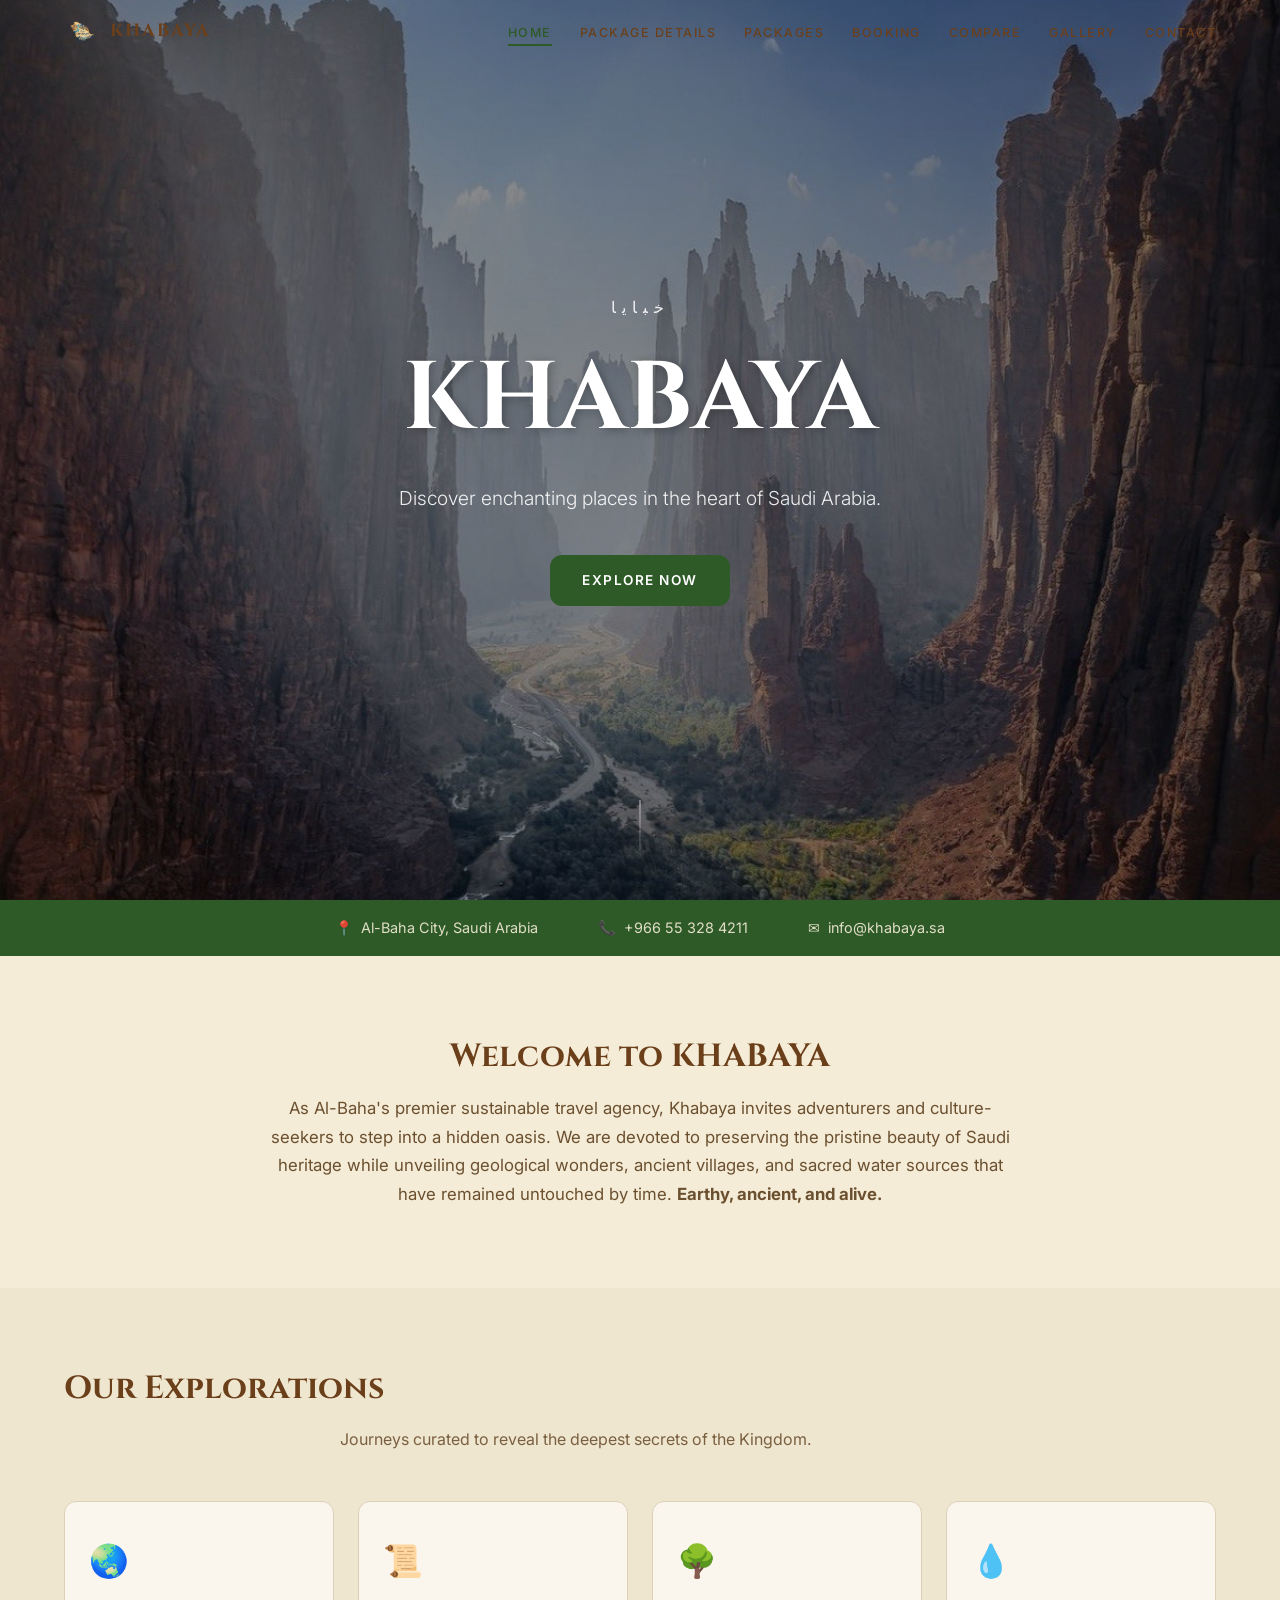
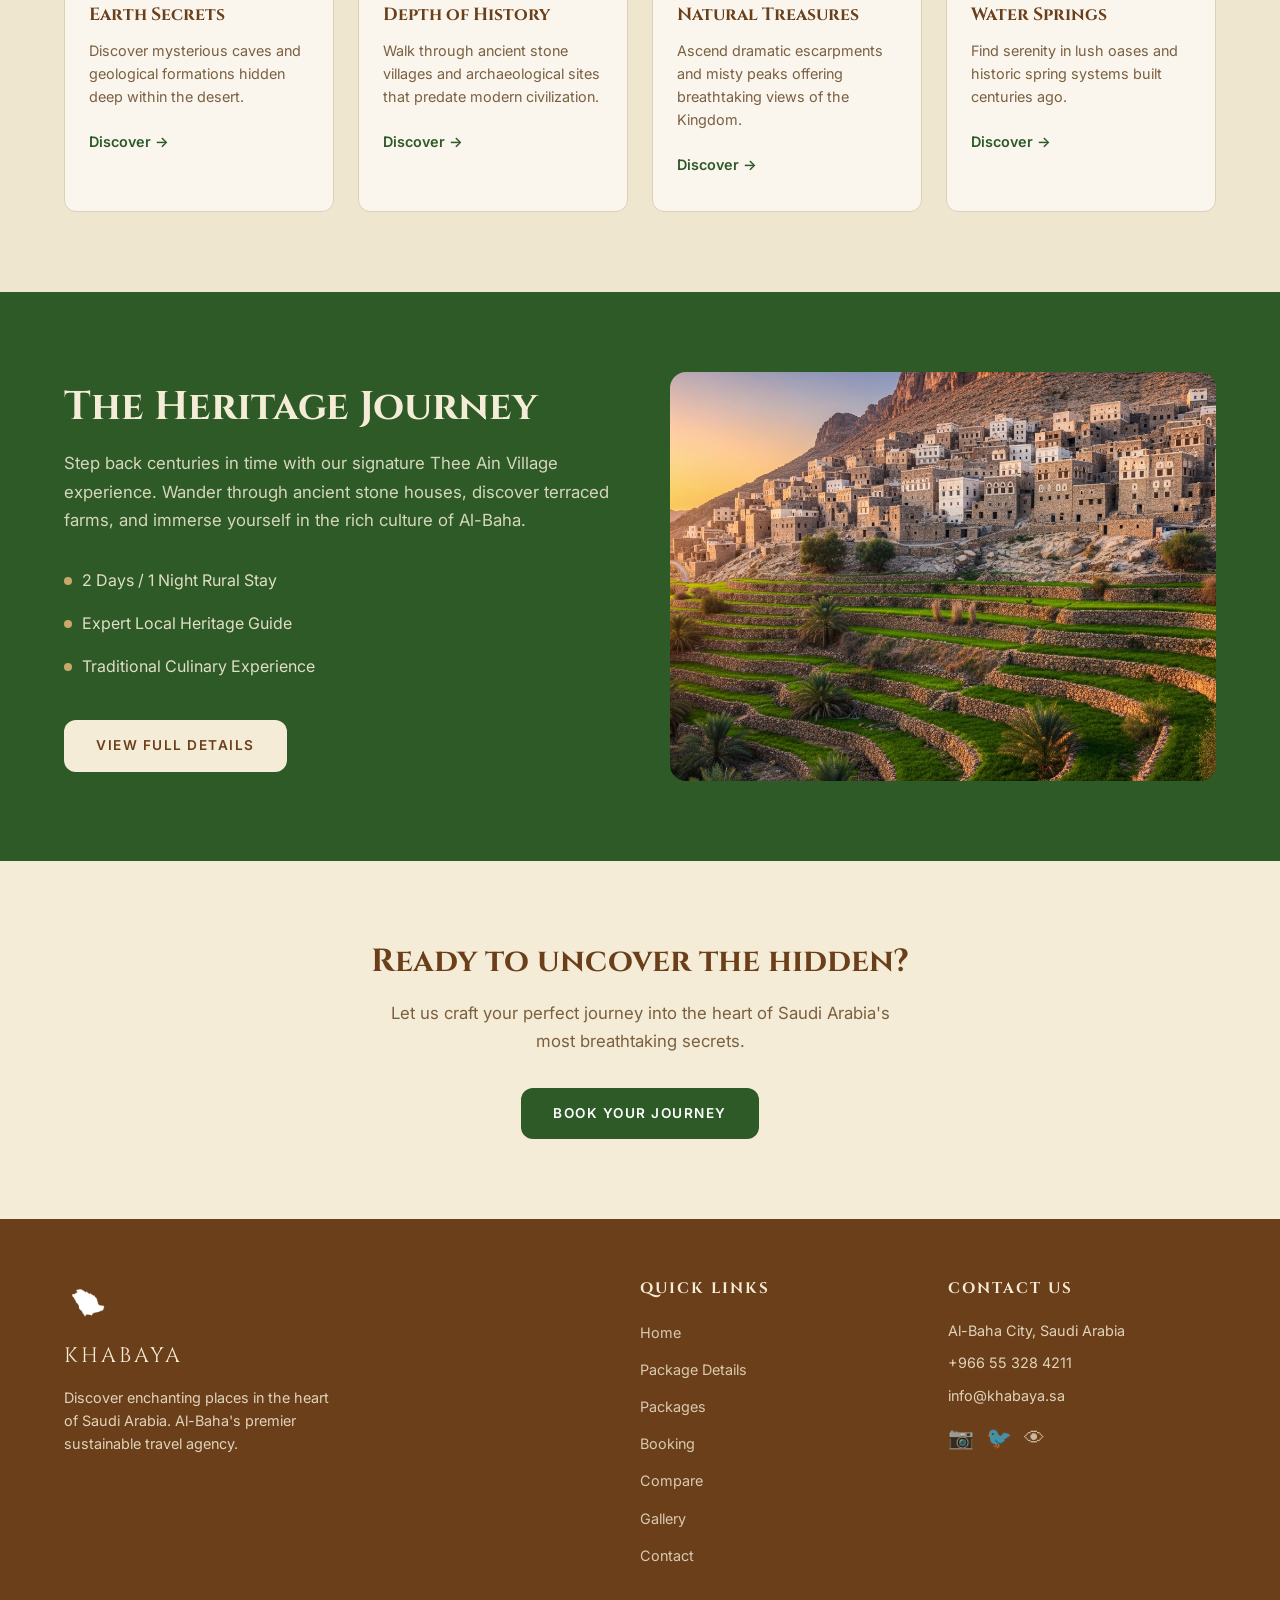
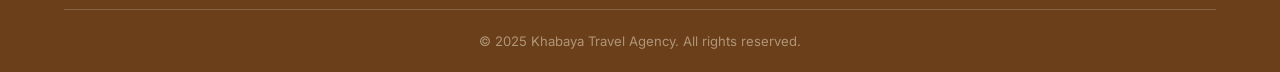
==== index.html @ c2baa635 "update iconss" ====
<!DOCTYPE html>
<html lang="en">

<head>
    <meta charset="UTF-8">
    <meta name="viewport" content="width=device-width, initial-scale=1.0">
    <title>KHABAYA - Saudi Travel & Tourism</title>
    <link rel="stylesheet" href="css/style.css">
    <link href="https://fonts.googleapis.com/css2?family=Cinzel:wght@400;600;700&family=Inter:wght@300;400;500;600&display=swap" rel="stylesheet">
</head>


<body>

    <!-- ======= شريط التنقل ======= -->
    <nav class="navbar" id="navbar">
        <div class="nav-container">
            <a href="index.html" class="nav-logo">
                <img src="images/logo.png" alt="Khabaya Logo">
                <span>KHABAYA</span>
            </a>
            <ul class="nav-links" id="navLinks">
                <li><a href="index.html" class="active">Home</a></li>
                <li><a href="package-details.html">Package Details</a></li>
                <li><a href="packages.html">Packages</a></li>
                <li><a href="booking.html">Booking</a></li>
                <li><a href="comparison.html">Compare</a></li>
                <li><a href="gallery.html">Gallery</a></li>
                <li><a href="contact.html">Contact</a></li>
            </ul>
            <button class="menu-btn" id="menuBtn" onclick="toggleMenu()">&#9776;</button>
        </div>
    </nav>

    <!-- ======= قسم الهيرو ======= -->
    <section class="hero">
        <div class="hero-overlay"></div>
        <img src="images/image.png" alt="Saudi Arabia" class="hero-img">
        <div class="hero-content">
            <p class="arabic-title">خبايا</p>
            <h1>KHABAYA</h1>
            <p class="hero-subtitle">Discover enchanting places in the heart of Saudi Arabia.</p>
            <a href="packages.html" class="btn-primary">Explore Now</a>
        </div>
        <div class="scroll-line"></div>
    </section>

    <!-- ======= معلومات التواصل والموقع ======= -->
    <section class="info-bar">
        <div class="container">
            <div class="info-bar-grid">
                <div class="info-bar-item">
                    <span>&#128205;</span>
                    <span>Al-Baha City, Saudi Arabia</span>
                </div>
                <div class="info-bar-item">
                    <span>&#128222;</span>
                    <span>+966 55 328 4211</span>
                </div>
                <div class="info-bar-item">
                    <span>&#9993;</span>
                    <span>info@khabaya.sa</span>
                </div>
            </div>
        </div>
    </section>

    <!-- ======= رسالة ترحيب ======= -->
    <section class="intro section-padding">
        <div class="container">
            <h2>Welcome to KHABAYA</h2>
            <p class="welcome-msg">
                As Al-Baha's premier sustainable travel agency, Khabaya invites adventurers and
                culture-seekers to step into a hidden oasis. We are devoted to preserving the pristine
                beauty of Saudi heritage while unveiling geological wonders, ancient villages, and sacred
                water sources that have remained untouched by time. <strong>Earthy, ancient, and alive.</strong>
            </p>
        </div>
    </section>

    <!-- ======= المجالات الأربعة ======= -->
    <section class="domains section-padding bg-light">
        <div class="container">
            <h2>Our Explorations</h2>
            <p class="section-subtitle">Journeys curated to reveal the deepest secrets of the Kingdom.</p>

            <div class="domains-grid">
                <div class="domain-card">
                    <div class="domain-icon">🌏</div>
                    <h3>Earth Secrets</h3>
                    <p>Discover mysterious caves and geological formations hidden deep within the desert.</p>
                    <a href="packages.html" class="card-link">Discover &rarr;</a>
                </div>
                <div class="domain-card">
                    <div class="domain-icon">📜</div>
                    <h3>Depth of History</h3>
                    <p>Walk through ancient stone villages and archaeological sites that predate modern civilization.</p>
                    <a href="packages.html" class="card-link">Discover &rarr;</a>
                </div>
                <div class="domain-card">
                    <div class="domain-icon">🌳</div>
                    <h3>Natural Treasures</h3>
                    <p>Ascend dramatic escarpments and misty peaks offering breathtaking views of the Kingdom.</p>
                    <a href="packages.html" class="card-link">Discover &rarr;</a>
                </div>
                <div class="domain-card">
                    <div class="domain-icon">💧</div>
                    <h3>Water Springs</h3>
                    <p>Find serenity in lush oases and historic spring systems built centuries ago.</p>
                    <a href="packages.html" class="card-link">Discover &rarr;</a>
                </div>
            </div>
        </div>
    </section>

    <!-- ======= الباقة المميزة ======= -->
    <section class="featured section-padding bg-green">
        <div class="container">
            <div class="featured-grid">
                <div class="featured-text">
                    <h2>The Heritage Journey</h2>
                    <p>
                        Step back centuries in time with our signature Thee Ain Village experience.
                        Wander through ancient stone houses, discover terraced farms, and immerse
                        yourself in the rich culture of Al-Baha.
                    </p>
                    <ul class="featured-list">
                        <li>2 Days / 1 Night Rural Stay</li>
                        <li>Expert Local Heritage Guide</li>
                        <li>Traditional Culinary Experience</li>
                    </ul>
                    <a href="package-details.html" class="btn-secondary">View Full Details</a>
                </div>
                <div class="featured-img-wrapper">
                    <img src="images/thee-ain.png" alt="Thee Ain Village">
                </div>
            </div>
        </div>
    </section>

    <!-- ======= CTA ======= -->
    <section class="cta section-padding">
        <div class="container text-center">
            <h2>Ready to uncover the hidden?</h2>
            <p>Let us craft your perfect journey into the heart of Saudi Arabia's most breathtaking secrets.</p>
            <a href="booking.html" class="btn-primary">Book Your Journey</a>
        </div>
    </section>

    <!-- ======= الفوتر ======= -->
    <footer class="footer">
        <div class="container">
            <div class="footer-grid">
                <div class="footer-brand">
                    <img src="images/logo.png" alt="Logo" class="footer-logo">
                    <span>KHABAYA</span>
                    <p>Discover enchanting places in the heart of Saudi Arabia. Al-Baha's premier sustainable travel agency.</p>
                </div>
                <div class="footer-links">
                    <h4>Quick Links</h4>
                    <ul>
                        <li><a href="index.html">Home</a></li>
                        <li><a href="package-details.html">Package Details</a></li>
                        <li><a href="packages.html">Packages</a></li>
                        <li><a href="booking.html">Booking</a></li>
                        <li><a href="comparison.html">Compare</a></li>
                        <li><a href="gallery.html">Gallery</a></li>
                        <li><a href="contact.html">Contact</a></li>
                    </ul>
                </div>
                <div class="footer-contact">
                    <h4>Contact Us</h4>
                    <p>Al-Baha City, Saudi Arabia</p>
                    <p>+966 55 328 4211</p>
                    <p>info@khabaya.sa</p>
                    <div class="social-links">
                        <a href="#" aria-label="Instagram">&#128247;</a>
                        <a href="#" aria-label="Twitter">&#128038;</a>
                        <a href="#" aria-label="Facebook">&#128065;</a>
                    </div>
                </div>
            </div>
            <div class="footer-bottom">
                <p>&copy; 2025 Khabaya Travel Agency. All rights reserved.</p>
            </div>
        </div>
    </footer>

    <script src="js/script.js"></script>
</body>
</html>
---- css/style.css ----
/* ================================================
   KHABAYA - Saudi Travel & Tourism
   ملف CSS الرئيسي للموقع
   مقرر: Web Page Development - CS-10401
   ================================================ */

/* ===== المتغيرات الأساسية (الألوان والخطوط) ===== */
:root {
    --color-primary:  #2D5A27;   /* الأخضر الغابي */
    --color-brown:    #6B3F1A;   /* البني الداكن */
    --color-beige:    #F5ECD7;   /* البيج الفاتح */
    --color-sand:     #C8A96A;   /* الرملي الذهبي */

    --font-heading: 'Cinzel', serif;
    --font-body:    'Inter', sans-serif;

    --radius: 12px;
    --transition: 0.3s ease;
    --shadow: 0 4px 20px rgba(0,0,0,0.10);
    --shadow-lg: 0 12px 40px rgba(0,0,0,0.15);
}

/* ===== إعادة ضبط الافتراضيات ===== */
* {
    margin: 0;
    padding: 0;
    box-sizing: border-box;
}

html {
    scroll-behavior: smooth;
}

body {
    font-family: var(--font-body);
    background-color: var(--color-beige);
    color: var(--color-brown);
    line-height: 1.7;
}

/* ===== مساعدات عامة ===== */
.container {
    max-width: 1200px;
    margin: 0 auto;
    padding: 0 24px;
}

.section-padding { padding: 80px 0; }
.bg-light        { background-color: #EFE6D0; }
.bg-green        { background-color: var(--color-primary); color: var(--color-beige); }
.text-center     { text-align: center; }

h1, h2, h3, h4 {
    font-family: var(--font-heading);
    line-height: 1.3;
}

h2 {
    font-size: 2rem;
    margin-bottom: 16px;
    color: var(--color-brown);
}

.bg-green h2 { color: var(--color-beige); }

.section-subtitle {
    color: #7a6040;
    font-size: 1rem;
    margin-bottom: 48px;
    max-width: 600px;
    margin-left: auto;
    margin-right: auto;
}

/* ===== الأزرار ===== */
.btn-primary {
    display: inline-block;
    background-color: var(--color-primary);
    color: #fff;
    padding: 14px 32px;
    border-radius: var(--radius);
    text-decoration: none;
    font-weight: 600;
    font-size: 0.85rem;
    letter-spacing: 1.5px;
    text-transform: uppercase;
    border: none;
    cursor: pointer;
    transition: background-color var(--transition), transform var(--transition);
}

.btn-primary:hover {
    background-color: #3D7A35;
    transform: translateY(-2px);
}

.btn-secondary {
    display: inline-block;
    background-color: var(--color-beige);
    color: var(--color-brown);
    padding: 14px 32px;
    border-radius: var(--radius);
    text-decoration: none;
    font-weight: 600;
    font-size: 0.85rem;
    letter-spacing: 1.5px;
    text-transform: uppercase;
    transition: background-color var(--transition);
}

.btn-secondary:hover { background-color: #E8D5B0; }

.btn-outline {
    display: inline-block;
    border: 2px solid var(--color-primary);
    color: var(--color-primary);
    padding: 10px 24px;
    border-radius: var(--radius);
    text-decoration: none;
    font-weight: 600;
    font-size: 0.8rem;
    letter-spacing: 1px;
    text-transform: uppercase;
    transition: background-color var(--transition), color var(--transition);
    width: 100%;
    text-align: center;
}

.btn-outline:hover {
    background-color: var(--color-primary);
    color: #fff;
}

.btn-full {
    width: 100%;
    text-align: center;
    padding: 16px;
    font-size: 1rem;
}

/* ================================================
   شريط التنقل
   ================================================ */
.navbar {
    position: fixed;
    top: 0; left: 0; right: 0;
    z-index: 1000;
    padding: 14px 0;
    transition: background-color var(--transition), box-shadow var(--transition);
}

.navbar.scrolled {
    background-color: rgba(245,236,215,0.97);
    box-shadow: 0 2px 20px rgba(0,0,0,0.1);
    padding: 8px 0;
}

.nav-container {
    max-width: 1200px;
    margin: 0 auto;
    padding: 0 24px;
    display: flex;
    justify-content: space-between;
    align-items: center;
}

.nav-logo {
    display: flex;
    align-items: center;
    gap: 10px;
    text-decoration: none;
    color: var(--color-brown);
    font-family: var(--font-heading);
    font-size: 1.1rem;
    font-weight: 700;
    letter-spacing: 2px;
}

.nav-logo img {
    width: 36px;
    height: 36px;
    object-fit: contain;
}

.nav-links {
    list-style: none;
    display: flex;
    gap: 28px;
}

.nav-links a {
    text-decoration: none;
    color: var(--color-brown);
    font-size: 0.78rem;
    font-weight: 500;
    letter-spacing: 1.5px;
    text-transform: uppercase;
    transition: color var(--transition);
    padding-bottom: 4px;
}

.nav-links a:hover,
.nav-links a.active {
    color: var(--color-primary);
    border-bottom: 2px solid var(--color-primary);
}

.menu-btn {
    display: none;
    font-size: 1.5rem;
    background: none;
    border: none;
    cursor: pointer;
    color: var(--color-brown);
}

/* ================================================
   قسم الهيرو
   ================================================ */
.hero {
    position: relative;
    height: 100vh;
    display: flex;
    align-items: center;
    justify-content: center;
    overflow: hidden;
    text-align: center;
}

.hero-img {
    position: absolute;
    inset: 0;
    width: 100%; height: 100%;
    object-fit: cover;
    object-position: center;
}

.hero-overlay {
    position: absolute;
    inset: 0;
    background-color: rgba(0,0,0,0.45);
    z-index: 1;
}

.hero-content {
    position: relative;
    z-index: 2;
    color: #fff;
    max-width: 800px;
    padding: 0 24px;
}

.arabic-title {
    font-size: 1rem;
    letter-spacing: 6px;
    margin-bottom: 16px;
    opacity: 0.9;
}

.hero-content h1 {
    font-family: var(--font-heading);
    font-size: clamp(3rem, 8vw, 6rem);
    color: #fff;
    margin-bottom: 20px;
    text-shadow: 2px 2px 10px rgba(0,0,0,0.3);
}

.hero-subtitle {
    font-size: 1.2rem;
    font-weight: 300;
    margin-bottom: 40px;
    opacity: 0.9;
}

.scroll-line {
    position: absolute;
    bottom: 40px;
    left: 50%;
    transform: translateX(-50%);
    width: 1px; height: 60px;
    background: linear-gradient(to bottom, rgba(255,255,255,0.7), transparent);
    z-index: 2;
    animation: scrollAnim 2s infinite;
}

@keyframes scrollAnim {
    0%   { opacity: 0; }
    50%  { opacity: 1; }
    100% { opacity: 0; }
}

/* ================================================
   شريط المعلومات (Info Bar)
   ================================================ */
.info-bar {
    background-color: var(--color-primary);
    padding: 16px 0;
}

.info-bar-grid {
    display: flex;
    justify-content: center;
    gap: 60px;
    flex-wrap: wrap;
}

.info-bar-item {
    display: flex;
    align-items: center;
    gap: 8px;
    color: rgba(245,236,215,0.9);
    font-size: 0.9rem;
}

/* ================================================
   قسم التعريف والرسالة
   ================================================ */
.intro { text-align: center; }

.welcome-msg {
    max-width: 750px;
    margin: 0 auto;
    font-size: 1.05rem;
    color: #6B5030;
}

/* ================================================
   بطاقات المجالات الأربعة
   ================================================ */
.domains-grid {
    display: grid;
    grid-template-columns: repeat(4, 1fr);
    gap: 24px;
    margin-top: 48px;
}

.domain-card {
    background-color: #FAF6EE;
    border: 1px solid #DDD0B8;
    border-radius: var(--radius);
    padding: 32px 24px;
    transition: transform var(--transition), box-shadow var(--transition);
}

.domain-card:hover {
    transform: translateY(-6px);
    box-shadow: var(--shadow);
}

.domain-icon {
    font-size: 2rem;
    margin-bottom: 16px;
    color: var(--color-primary);
}

.domain-card h3 {
    font-size: 1.1rem;
    margin-bottom: 12px;
    color: var(--color-brown);
}

.domain-card p {
    font-size: 0.9rem;
    color: #7a6040;
    margin-bottom: 20px;
    line-height: 1.6;
}

.card-link {
    color: var(--color-primary);
    text-decoration: none;
    font-weight: 600;
    font-size: 0.9rem;
    transition: letter-spacing var(--transition);
}

.card-link:hover { letter-spacing: 1px; }

/* ================================================
   القسم المميز
   ================================================ */
.featured-grid {
    display: grid;
    grid-template-columns: 1fr 1fr;
    gap: 60px;
    align-items: center;
}

.featured-text h2 { color: var(--color-beige); font-size: 2.5rem; }
.featured-text p  { color: rgba(245,236,215,0.85); font-size: 1.05rem; margin-bottom: 24px; }

.featured-list { list-style: none; margin-bottom: 32px; }
.featured-list li {
    padding: 8px 0;
    color: rgba(245,236,215,0.9);
    display: flex;
    align-items: center;
    gap: 10px;
}
.featured-list li::before {
    content: '';
    width: 8px; height: 8px;
    border-radius: 50%;
    background-color: var(--color-sand);
    flex-shrink: 0;
}

.featured-img-wrapper {
    border-radius: 16px;
    overflow: hidden;
    aspect-ratio: 4/3;
}

.featured-img-wrapper img {
    width: 100%; height: 100%;
    object-fit: cover;
}

/* ================================================
   CTA
   ================================================ */
.cta p {
    color: #7a6040;
    font-size: 1.05rem;
    margin-bottom: 32px;
    max-width: 500px;
    margin-left: auto;
    margin-right: auto;
}

/* ================================================
   رأس الصفحة الداخلية
   ================================================ */
.page-header {
    background-color: var(--color-beige);
    padding: 140px 0 60px;
    border-bottom: 1px solid #DDD0B8;
}

.page-header h1 { font-size: 2.8rem; color: var(--color-brown); margin-bottom: 12px; }
.page-header p  { color: #7a6040; font-size: 1.05rem; }

/* ================================================
   بطاقات الوجهات
   ================================================ */
.section-title-line {
    display: flex;
    align-items: center;
    gap: 20px;
    margin-bottom: 32px;
}
.section-title-line h2 { margin: 0; }
.section-title-line::after {
    content: '';
    flex: 1;
    height: 1px;
    background-color: #DDD0B8;
}

.cards-grid {
    display: grid;
    grid-template-columns: 1fr 1fr;
    gap: 32px;
}

.dest-card {
    background-color: #FAF6EE;
    border-radius: var(--radius);
    overflow: hidden;
    border: 1px solid #DDD0B8;
    transition: transform var(--transition), box-shadow var(--transition);
}

.dest-card:hover {
    transform: translateY(-6px);
    box-shadow: var(--shadow-lg);
}

.card-img-wrapper {
    aspect-ratio: 4/3;
    overflow: hidden;
}

.card-img-wrapper img {
    width: 100%; height: 100%;
    object-fit: cover;
    transition: transform 0.5s ease;
}

.dest-card:hover .card-img-wrapper img { transform: scale(1.08); }

.card-body {
    padding: 24px;
    display: flex;
    flex-direction: column;
    gap: 8px;
}

.card-location {
    color: var(--color-primary);
    font-size: 0.85rem;
    font-weight: 600;
}

.card-body h3 {
    font-size: 1.3rem;
    color: var(--color-brown);
    transition: color var(--transition);
}

.dest-card:hover .card-body h3 { color: var(--color-primary); }

.card-body p {
    color: #7a6040;
    font-size: 0.9rem;
    line-height: 1.6;
    margin-bottom: 8px;
}

/* ================================================
   جدول المقارنة
   ================================================ */
.table-wrapper {
    overflow-x: auto;
    margin-top: 40px;
    margin-bottom: 60px;
    border-radius: var(--radius);
    border: 1px solid #DDD0B8;
}

.comparison-table {
    width: 100%;
    border-collapse: collapse;
    font-size: 0.95rem;
}

.comparison-table th {
    background-color: var(--color-primary);
    color: #fff;
    padding: 16px 20px;
    text-align: left;
    font-family: var(--font-heading);
    font-size: 0.8rem;
    letter-spacing: 1px;
    text-transform: uppercase;
}

.comparison-table td {
    padding: 14px 20px;
    border-bottom: 1px solid #EFE6D0;
    color: var(--color-brown);
}

.comparison-table tr:last-child td { border-bottom: none; }
.comparison-table tr:hover { background-color: #F5ECD7; cursor: pointer; }

.highlighted-row { background-color: #EAF4E8; }
.highlighted-row td { font-weight: 600; color: var(--color-primary); }

.price { font-weight: 700; font-size: 1rem; color: var(--color-primary); }

/* ================================================
   بطاقات الباقات
   ================================================ */
.packages-grid {
    display: grid;
    grid-template-columns: repeat(3, 1fr);
    gap: 24px;
    margin-top: 40px;
}

.package-card {
    background-color: #FAF6EE;
    border: 1px solid #DDD0B8;
    border-radius: var(--radius);
    padding: 32px 24px;
    text-align: center;
    position: relative;
    transition: transform var(--transition), box-shadow var(--transition);
}

.package-card:hover {
    transform: translateY(-6px);
    box-shadow: var(--shadow);
}

.package-card.popular {
    border: 2px solid var(--color-primary);
    transform: scale(1.04);
    box-shadow: 0 8px 30px rgba(45,90,39,0.15);
}

.package-card.popular:hover { transform: scale(1.04) translateY(-4px); }

.popular-badge {
    position: absolute;
    top: -12px;
    left: 50%;
    transform: translateX(-50%);
    background-color: var(--color-primary);
    color: #fff;
    font-size: 0.7rem;
    font-weight: 700;
    letter-spacing: 1px;
    text-transform: uppercase;
    padding: 4px 16px;
    border-radius: 20px;
    white-space: nowrap;
}

.package-card h3 {
    font-size: 1.5rem;
    color: var(--color-brown);
    margin-bottom: 4px;
}

.pkg-subtitle { color: #7a6040; font-size: 0.9rem; margin-bottom: 20px; }

.pkg-price {
    font-size: 2rem;
    font-weight: 700;
    color: var(--color-brown);
    margin-bottom: 24px;
}

.pkg-features {
    list-style: none;
    text-align: left;
    margin-bottom: 28px;
}

.pkg-features li {
    padding: 8px 0;
    border-bottom: 1px solid #EFE6D0;
    font-size: 0.9rem;
}

.pkg-features li:last-child { border-bottom: none; }

/* ================================================
   نموذج الحجز والتواصل
   ================================================ */
.form-wrapper, .booking-form-wrapper, .contact-form-wrapper {
    background-color: #FAF6EE;
    border: 1px solid #DDD0B8;
    border-radius: 16px;
    padding: 40px;
    box-shadow: var(--shadow);
}

.form-row {
    display: grid;
    grid-template-columns: 1fr 1fr;
    gap: 20px;
}

.form-group {
    display: flex;
    flex-direction: column;
    gap: 6px;
    margin-bottom: 20px;
}

.form-group label {
    font-size: 0.9rem;
    font-weight: 600;
    color: var(--color-brown);
}

.form-group input,
.form-group select {
    padding: 12px 16px;
    border: 1px solid #C8A96A;
    border-radius: 8px;
    font-size: 0.95rem;
    font-family: var(--font-body);
    background-color: #FAF6EE;
    color: var(--color-brown);
    outline: none;
    transition: border-color var(--transition), box-shadow var(--transition);
}

.form-group input:focus,
.form-group select:focus {
    border-color: var(--color-primary);
    box-shadow: 0 0 0 3px rgba(45,90,39,0.1);
}

/* رسالة الخطأ لكل حقل */
.field-error {
    color: #c0392b;
    font-size: 0.82rem;
    min-height: 18px;
}

/* رسالة النجاح */
.success-message {
    margin-top: 20px;
    padding: 16px 24px;
    background-color: #EAF4E8;
    border: 1px solid var(--color-primary);
    border-radius: 8px;
    color: var(--color-primary);
    font-weight: 600;
    text-align: center;
}

/* ================================================
   صفحة الحجز — التصميم بعمودين
   ================================================ */
.booking-layout {
    display: grid;
    grid-template-columns: 1fr 380px;
    gap: 40px;
    align-items: start;
}

/* ===== حاسبة السعر ===== */
.calculator-box {
    background-color: var(--color-primary);
    color: var(--color-beige);
    border-radius: 16px;
    padding: 36px 28px;
    position: sticky;
    top: 100px;
}

.calculator-box h3 {
    font-size: 1.4rem;
    color: var(--color-beige);
    margin-bottom: 12px;
}

.calculator-box > p {
    font-size: 0.9rem;
    color: rgba(245,236,215,0.8);
    margin-bottom: 28px;
    line-height: 1.6;
}

.calc-display {
    background-color: rgba(0,0,0,0.2);
    border-radius: 10px;
    padding: 20px;
    margin-bottom: 20px;
}

.calc-row {
    display: flex;
    justify-content: space-between;
    padding: 8px 0;
    font-size: 0.95rem;
    color: rgba(245,236,215,0.9);
}

.calc-divider {
    height: 1px;
    background-color: rgba(245,236,215,0.3);
    margin: 8px 0;
}

.calc-total {
    font-size: 1.1rem;
    font-weight: 700;
    color: var(--color-beige);
}

#calcTotal {
    font-size: 1.3rem;
    color: var(--color-sand);
}

.calc-note {
    font-size: 0.78rem;
    color: rgba(245,236,215,0.6);
    margin-bottom: 20px;
    font-style: italic;
}

/* زر الحاسبة — يغير لونه عند الضغط */
.btn-calc {
    width: 100%;
    padding: 14px;
    background-color: var(--color-sand);
    color: var(--color-brown);
    border: none;
    border-radius: 8px;
    font-size: 0.95rem;
    font-weight: 700;
    cursor: pointer;
    letter-spacing: 1px;
    text-transform: uppercase;
    transition: background-color var(--transition), color var(--transition);
}

.btn-calc:hover {
    background-color: var(--color-beige);
}

/* عند تغيير اللون (يضاف بالـ JS) */
.btn-calc.highlighted {
    background-color: #fff;
    color: var(--color-primary);
}

/* رسالة اختيار الباقة */
.pkg-selected-msg {
    background-color: #EAF4E8;
    border-left: 4px solid var(--color-primary);
    padding: 12px 16px;
    border-radius: 6px;
    color: var(--color-primary);
    font-size: 0.9rem;
    font-weight: 600;
    margin-bottom: 4px;
}

/* ================================================
   صفحة تفاصيل الباقة
   ================================================ */
.pkg-selector {
    display: flex;
    align-items: center;
    gap: 16px;
    margin-bottom: 40px;
    flex-wrap: wrap;
}

.pkg-selector select {
    padding: 10px 16px;
    border: 1px solid #C8A96A;
    border-radius: 8px;
    font-size: 0.95rem;
    font-family: var(--font-body);
    background-color: #FAF6EE;
    color: var(--color-brown);
    outline: none;
    cursor: pointer;
}

.details-grid {
    display: grid;
    grid-template-columns: 1fr 1fr;
    gap: 60px;
    align-items: start;
}

.details-main-img {
    width: 100%;
    border-radius: 16px;
    object-fit: cover;
    aspect-ratio: 4/3;
    box-shadow: var(--shadow-lg);
}

.pkg-msg {
    margin-top: 16px;
    padding: 12px 16px;
    background-color: #EAF4E8;
    border-radius: 8px;
    color: var(--color-primary);
    font-weight: 600;
    font-size: 0.9rem;
}

.detail-badge {
    display: inline-block;
    background-color: var(--color-primary);
    color: #fff;
    font-size: 0.7rem;
    font-weight: 700;
    letter-spacing: 1px;
    text-transform: uppercase;
    padding: 4px 14px;
    border-radius: 20px;
    margin-bottom: 16px;
}

.pkg-subtitle-text {
    color: #7a6040;
    margin-bottom: 28px;
    font-size: 1rem;
}

.detail-items {
    display: flex;
    flex-direction: column;
    gap: 20px;
}

.detail-item {
    display: flex;
    align-items: flex-start;
    gap: 16px;
    padding-bottom: 20px;
    border-bottom: 1px solid #EFE6D0;
}

.detail-item:last-child { border-bottom: none; }

.detail-icon {
    font-size: 1.3rem;
    flex-shrink: 0;
    width: 32px;
    text-align: center;
}

.detail-item strong {
    display: block;
    font-size: 0.8rem;
    text-transform: uppercase;
    letter-spacing: 1px;
    color: var(--color-primary);
    margin-bottom: 4px;
}

.detail-item p {
    color: var(--color-brown);
    font-size: 0.95rem;
}

.price-highlight {
    font-size: 1.5rem;
    font-weight: 700;
    color: var(--color-primary);
}

/* ================================================
   صفحة الباقات — اختيار سريع
   ================================================ */
.dest-search-box {
    max-width: 600px;
}

.dest-search-box select {
    width: 100%;
    padding: 14px 18px;
    border: 2px solid var(--color-sand);
    border-radius: var(--radius);
    font-size: 1rem;
    font-family: var(--font-body);
    background-color: #FAF6EE;
    color: var(--color-brown);
    outline: none;
    cursor: pointer;
    transition: border-color var(--transition);
}

.dest-search-box select:focus { border-color: var(--color-primary); }

.quick-dest-result {
    margin-top: 16px;
    padding: 16px 20px;
    background-color: #EAF4E8;
    border-left: 4px solid var(--color-primary);
    border-radius: 8px;
    color: var(--color-brown);
    font-size: 0.95rem;
}

/* ================================================
   صفحة الغاليري
   ================================================ */
.gallery-filters {
    display: flex;
    gap: 12px;
    flex-wrap: wrap;
    margin-bottom: 40px;
}

.filter-btn {
    padding: 10px 24px;
    border: 2px solid #DDD0B8;
    border-radius: 50px;
    background-color: transparent;
    color: var(--color-brown);
    font-size: 0.85rem;
    font-weight: 600;
    cursor: pointer;
    transition: background-color var(--transition), border-color var(--transition), color var(--transition);
}

.filter-btn:hover,
.filter-btn.active {
    background-color: var(--color-primary);
    border-color: var(--color-primary);
    color: #fff;
}

.gallery-grid {
    display: grid;
    grid-template-columns: repeat(3, 1fr);
    gap: 20px;
}

.gallery-item {
    position: relative;
    aspect-ratio: 4/3;
    border-radius: var(--radius);
    overflow: hidden;
    cursor: pointer;
}

.gallery-item img {
    width: 100%; height: 100%;
    object-fit: cover;
    transition: transform 0.5s ease;
}

.gallery-item:hover img { transform: scale(1.08); }

.gallery-overlay {
    position: absolute;
    bottom: 0; left: 0; right: 0;
    background: linear-gradient(to top, rgba(0,0,0,0.7), transparent);
    padding: 20px 16px 16px;
    color: #fff;
    transform: translateY(100%);
    transition: transform var(--transition);
}

.gallery-item:hover .gallery-overlay { transform: translateY(0); }

.gallery-overlay p {
    font-weight: 600;
    font-size: 1rem;
    margin-bottom: 2px;
}

.gallery-overlay small {
    font-size: 0.8rem;
    opacity: 0.8;
}

/* عنصر مخفي (فلتر) */
.gallery-item.hidden { display: none; }

/* ===== Lightbox ===== */
.lightbox {
    display: none;
    position: fixed;
    inset: 0;
    background-color: rgba(0,0,0,0.88);
    z-index: 9999;
    align-items: center;
    justify-content: center;
}

.lightbox.open {
    display: flex;
}

.lightbox-content {
    text-align: center;
    max-width: 800px;
    width: 90%;
}

.lightbox-content img {
    width: 100%;
    border-radius: 12px;
    max-height: 70vh;
    object-fit: contain;
}

.lightbox-content p {
    color: #fff;
    font-size: 1.1rem;
    margin-top: 16px;
    font-weight: 600;
}

.lightbox-close {
    margin-top: 20px;
    padding: 10px 28px;
    background-color: #fff;
    color: var(--color-brown);
    border: none;
    border-radius: 8px;
    font-size: 0.9rem;
    font-weight: 600;
    cursor: pointer;
    transition: background-color var(--transition);
}

.lightbox-close:hover { background-color: var(--color-beige); }

/* ================================================
   صفحة التواصل
   ================================================ */
.contact-grid {
    display: grid;
    grid-template-columns: 1fr 1fr;
    gap: 60px;
}

.contact-info {
    display: flex;
    flex-direction: column;
    gap: 28px;
}

.contact-item {
    display: flex;
    align-items: flex-start;
    gap: 16px;
}

.contact-icon {
    width: 48px; height: 48px;
    background-color: rgba(45,90,39,0.1);
    border-radius: 50%;
    display: flex;
    align-items: center;
    justify-content: center;
    font-size: 1.2rem;
    flex-shrink: 0;
}

.contact-item h3 { font-size: 1rem; margin-bottom: 4px; }
.contact-item p  { color: #7a6040; font-size: 0.95rem; }

.contact-map-img {
    border-radius: var(--radius);
    overflow: hidden;
    aspect-ratio: 16/9;
}

.contact-map-img img {
    width: 100%; height: 100%;
    object-fit: cover;
    filter: grayscale(30%);
    transition: filter var(--transition);
}

.contact-map-img img:hover { filter: grayscale(0%); }

.contact-form-wrapper h2 { margin-bottom: 8px; }
.contact-form-wrapper > p { color: #7a6040; font-size: 0.9rem; margin-bottom: 28px; }

/* ===== روابط السوشيال ===== */
.social-section { }
.social-section h3 { margin-bottom: 16px; }

.social-icons-large {
    display: flex;
    flex-direction: column;
    gap: 12px;
}

.social-icon-link {
    display: flex;
    align-items: center;
    gap: 12px;
    text-decoration: none;
    color: var(--color-brown);
    font-size: 0.95rem;
    font-weight: 500;
    padding: 10px 16px;
    border-radius: 8px;
    border: 1px solid #DDD0B8;
    transition: background-color var(--transition), border-color var(--transition);
}

.social-icon-link:hover {
    background-color: var(--color-primary);
    color: #fff;
    border-color: var(--color-primary);
}

.social-icon-link span:first-child { font-size: 1.2rem; }

/* روابط السوشيال في الفوتر */
.social-links {
    display: flex;
    gap: 12px;
    margin-top: 12px;
}

.social-links a {
    font-size: 1.3rem;
    color: rgba(245,236,215,0.7);
    transition: color var(--transition);
    text-decoration: none;
}

.social-links a:hover { color: var(--color-sand); }

/* ================================================
   الفوتر
   ================================================ */
.footer {
    background-color: var(--color-brown);
    color: rgba(245,236,215,0.85);
    padding: 60px 0 0;
}

.footer-grid {
    display: grid;
    grid-template-columns: 2fr 1fr 1fr;
    gap: 40px;
    padding-bottom: 40px;
}

.footer-brand {
    display: flex;
    flex-direction: column;
    gap: 12px;
}

.footer-logo {
    width: 48px; height: 48px;
    object-fit: contain;
    filter: brightness(0) invert(1);
}

.footer-brand span {
    font-family: var(--font-heading);
    font-size: 1.3rem;
    color: var(--color-beige);
    letter-spacing: 3px;
}

.footer-brand p {
    font-size: 0.9rem;
    max-width: 280px;
    line-height: 1.6;
}

.footer-links h4,
.footer-contact h4 {
    font-size: 0.95rem;
    color: var(--color-beige);
    margin-bottom: 20px;
    letter-spacing: 2px;
    text-transform: uppercase;
}

.footer-links ul {
    list-style: none;
    display: flex;
    flex-direction: column;
    gap: 10px;
}

.footer-links a {
    text-decoration: none;
    color: rgba(245,236,215,0.8);
    font-size: 0.9rem;
    transition: color var(--transition);
}

.footer-links a:hover { color: var(--color-sand); }

.footer-contact p {
    font-size: 0.9rem;
    margin-bottom: 8px;
}

.footer-bottom {
    border-top: 1px solid rgba(245,236,215,0.2);
    padding: 20px 0;
    text-align: center;
    font-size: 0.82rem;
    color: rgba(245,236,215,0.5);
}

/* ================================================
   تأثير ظهور العناصر (Scroll Animation)
   ================================================ */
.fade-in {
    opacity: 0;
    transform: translateY(24px);
    transition: opacity 0.5s ease, transform 0.5s ease;
}

.fade-in.visible {
    opacity: 1;
    transform: translateY(0);
}

/* ================================================
   التجاوب — شاشة تابلت وموبايل
   ================================================ */
@media (max-width: 1024px) {
    .domains-grid     { grid-template-columns: repeat(2, 1fr); }
    .packages-grid    { grid-template-columns: repeat(2, 1fr); }
    .booking-layout   { grid-template-columns: 1fr; }
    .calculator-box   { position: static; }
    .footer-grid      { grid-template-columns: 1fr 1fr; }
    .gallery-grid     { grid-template-columns: repeat(2, 1fr); }
}

@media (max-width: 768px) {
    .nav-links {
        display: none;
        position: absolute;
        top: 100%; left: 0; right: 0;
        background-color: var(--color-beige);
        flex-direction: column;
        padding: 16px;
        box-shadow: 0 4px 20px rgba(0,0,0,0.1);
        gap: 0;
    }
    .nav-links.open  { display: flex; }
    .nav-links li a  { display: block; padding: 12px 16px; border-bottom: 1px solid #EFE6D0; }
    .menu-btn        { display: block; }

    .hero-content h1 { font-size: 3rem; }

    .featured-grid,
    .cards-grid,
    .details-grid,
    .contact-grid,
    .form-row        { grid-template-columns: 1fr; }

    .domains-grid    { grid-template-columns: 1fr; }
    .packages-grid   { grid-template-columns: 1fr; }
    .gallery-grid    { grid-template-columns: 1fr; }
    .package-card.popular { transform: none; }

    .footer-grid     { grid-template-columns: 1fr; }
    .form-wrapper,
    .booking-form-wrapper,
    .contact-form-wrapper { padding: 24px 16px; }

    .info-bar-grid   { gap: 20px; flex-direction: column; align-items: center; }
}
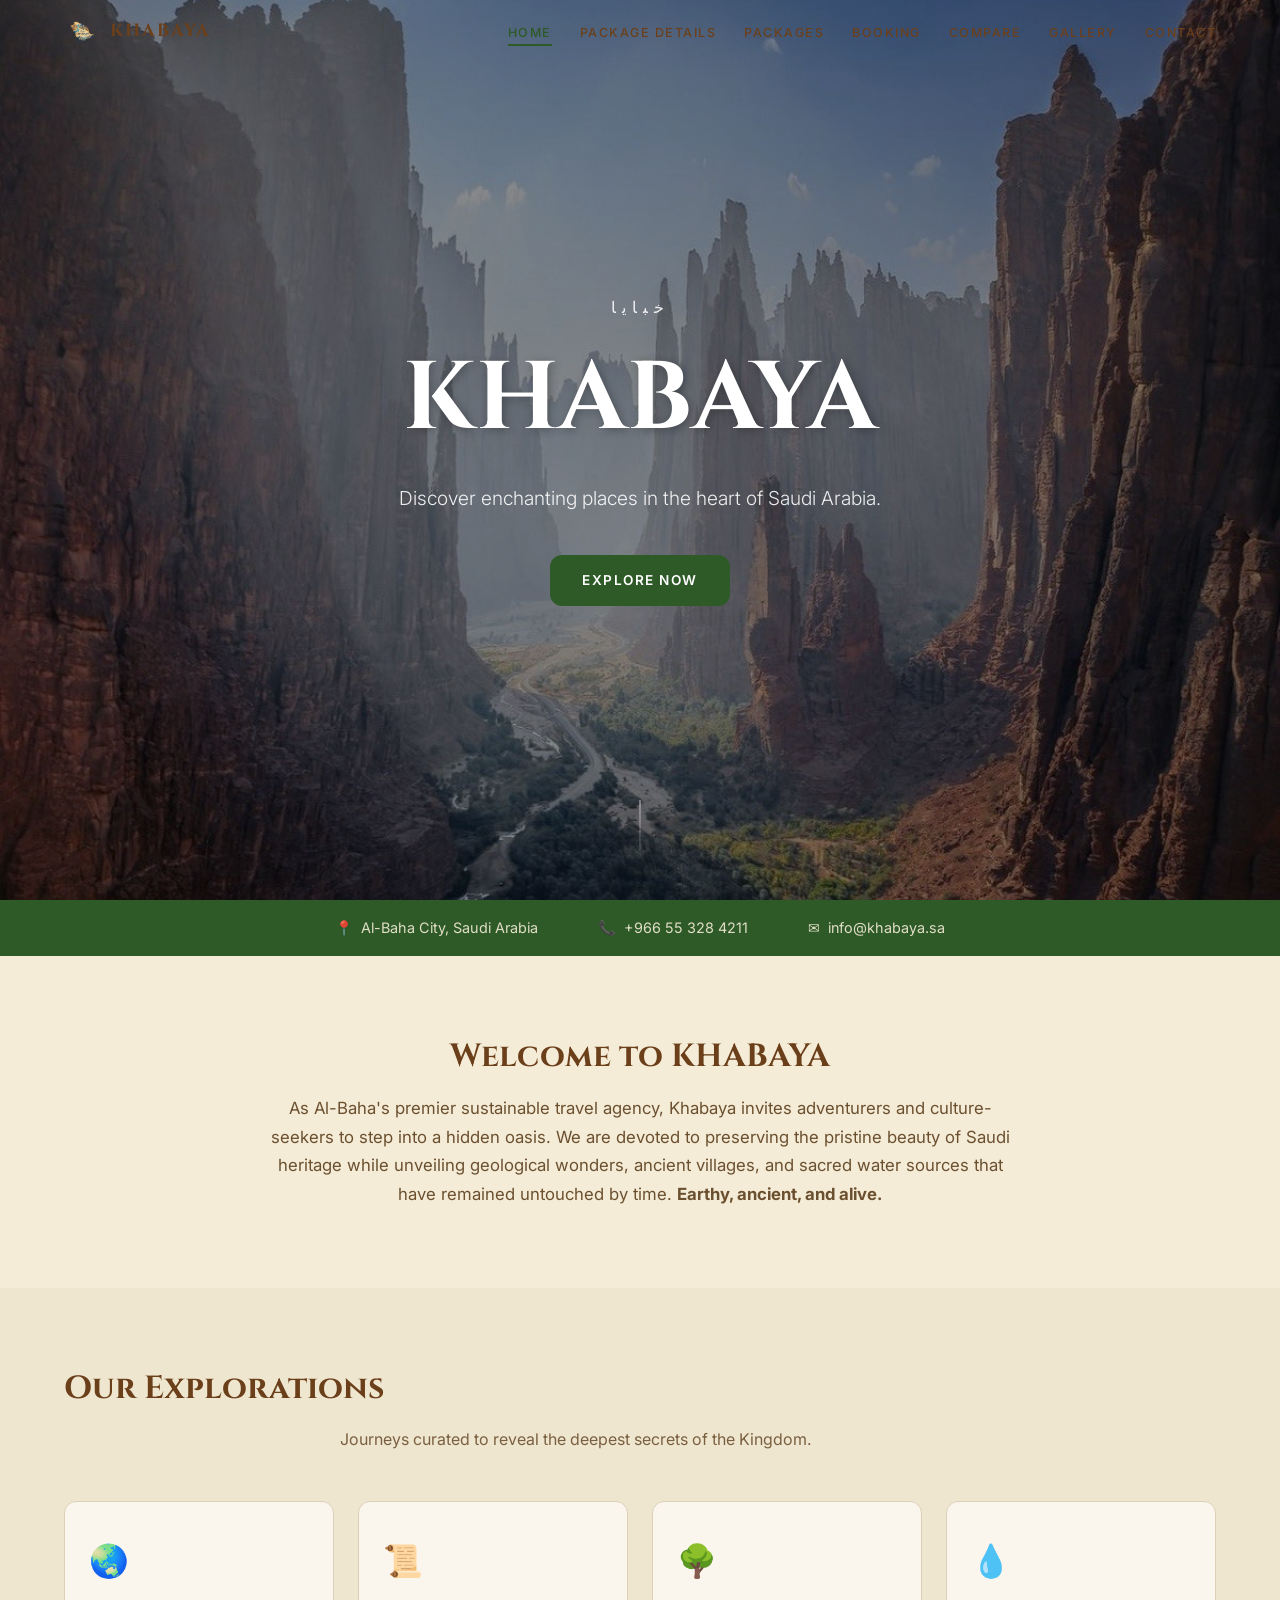
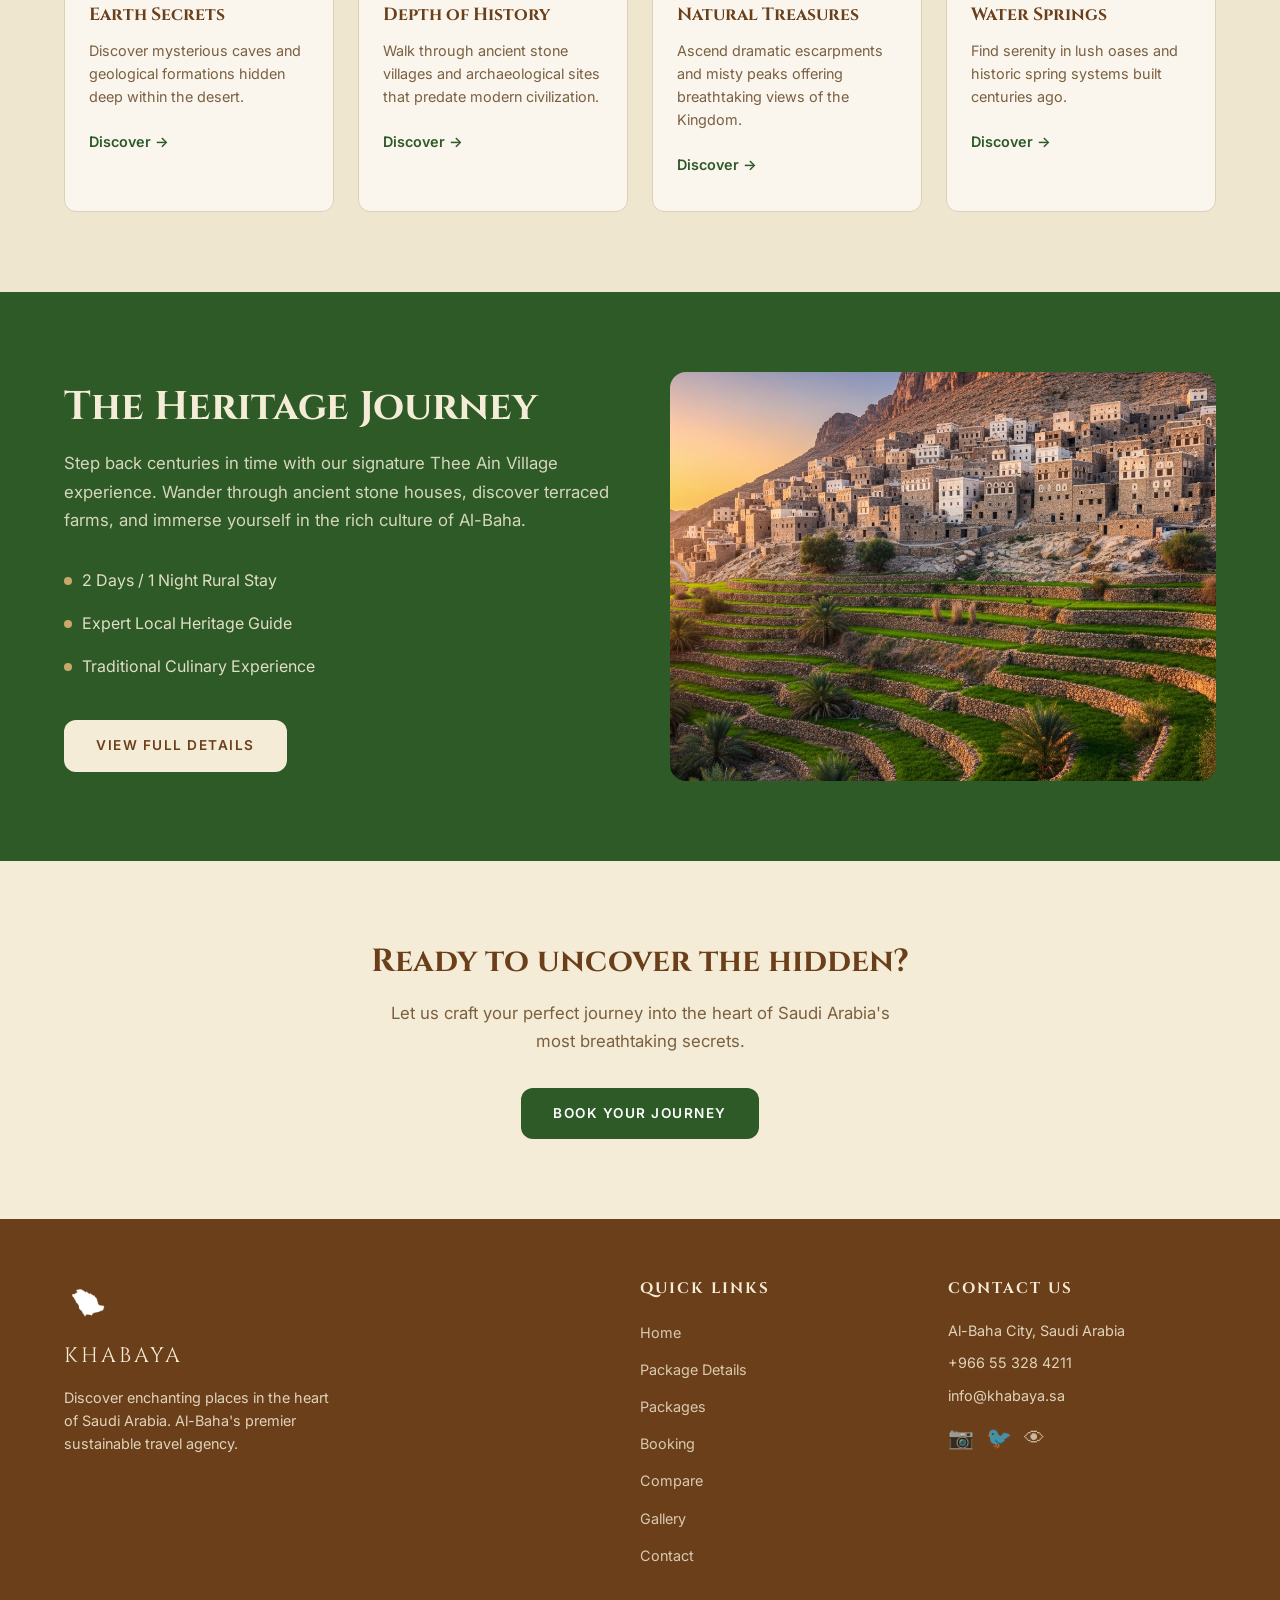
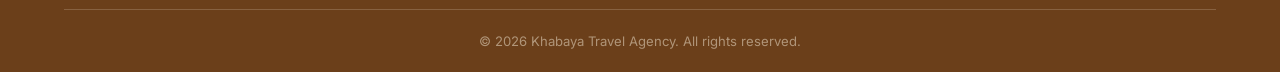
==== commit c7120c48: "update website pages" ====
--- a/index.html
+++ b/index.html
@@ -181,7 +181,7 @@
                 </div>
             </div>
             <div class="footer-bottom">
-                <p>&copy; 2025 Khabaya Travel Agency. All rights reserved.</p>
+                <p>&copy; 2026 Khabaya Travel Agency. All rights reserved.</p>
             </div>
         </div>
     </footer>
